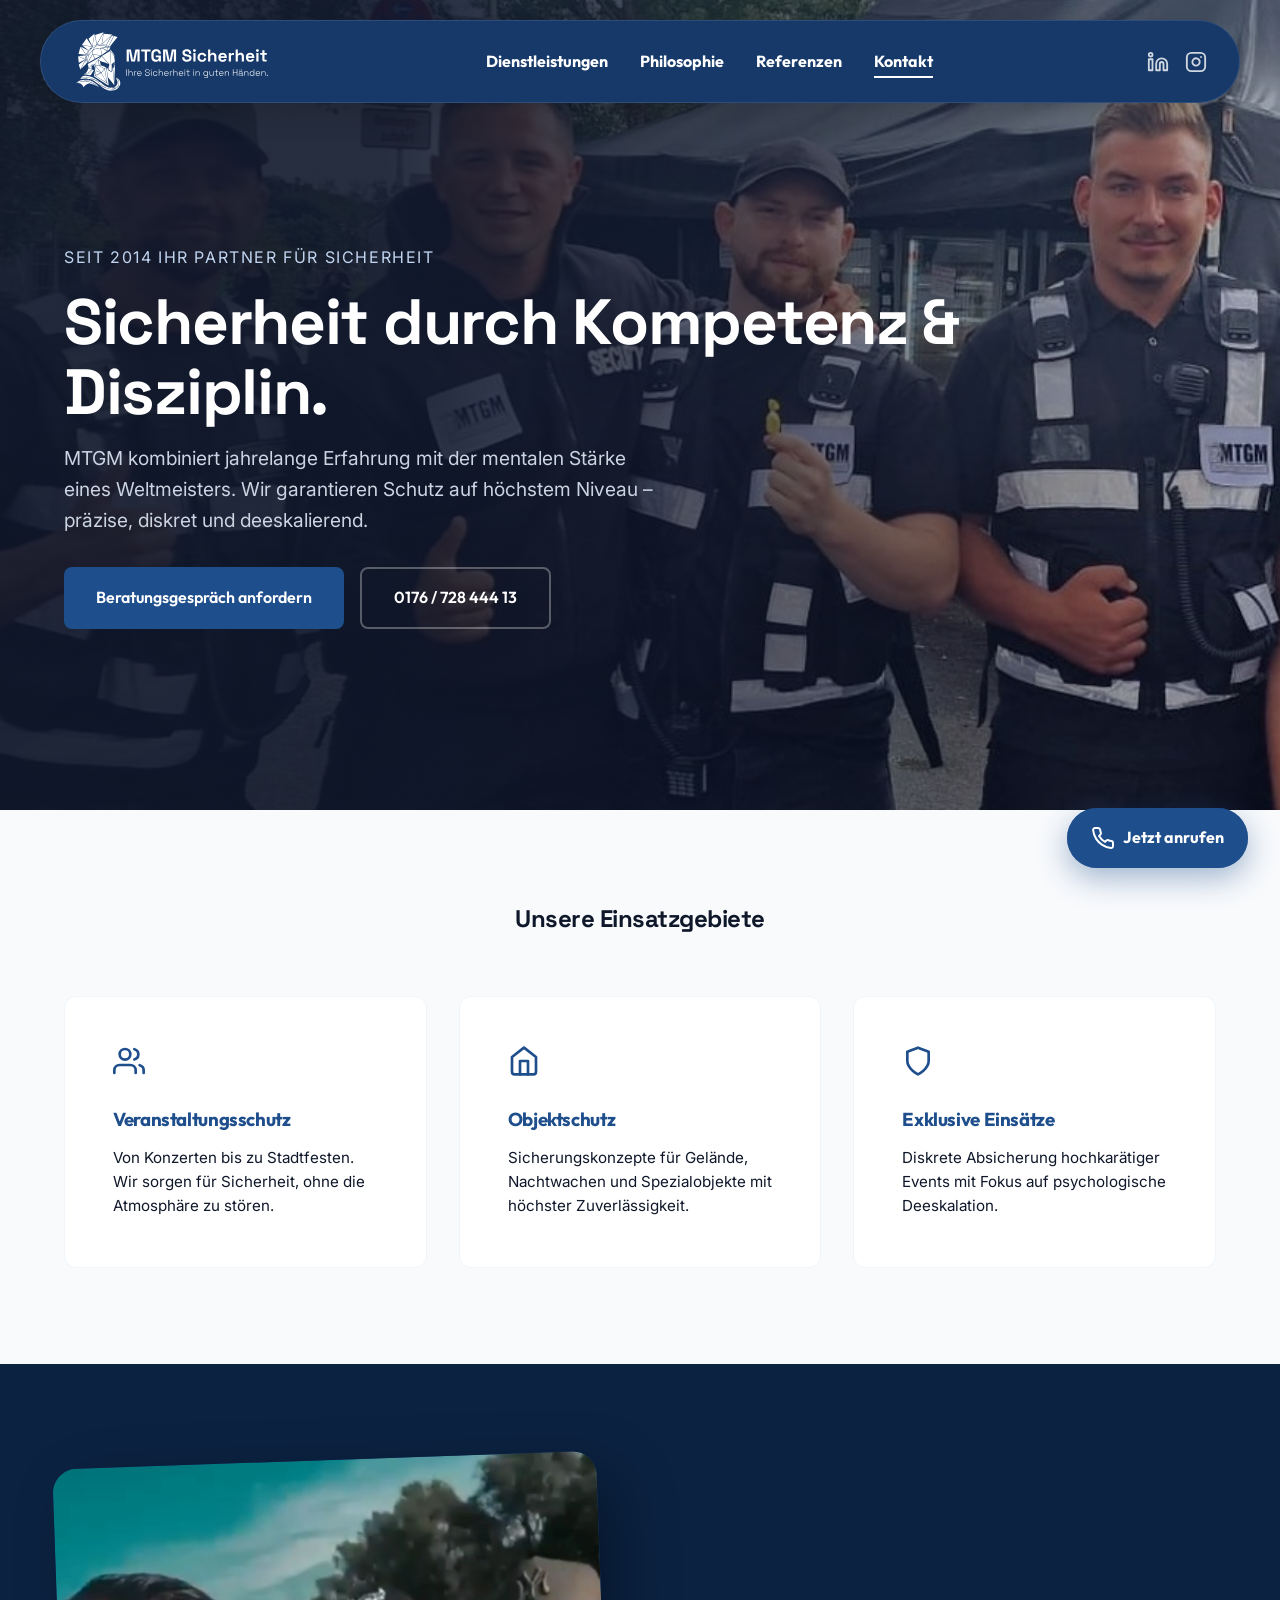
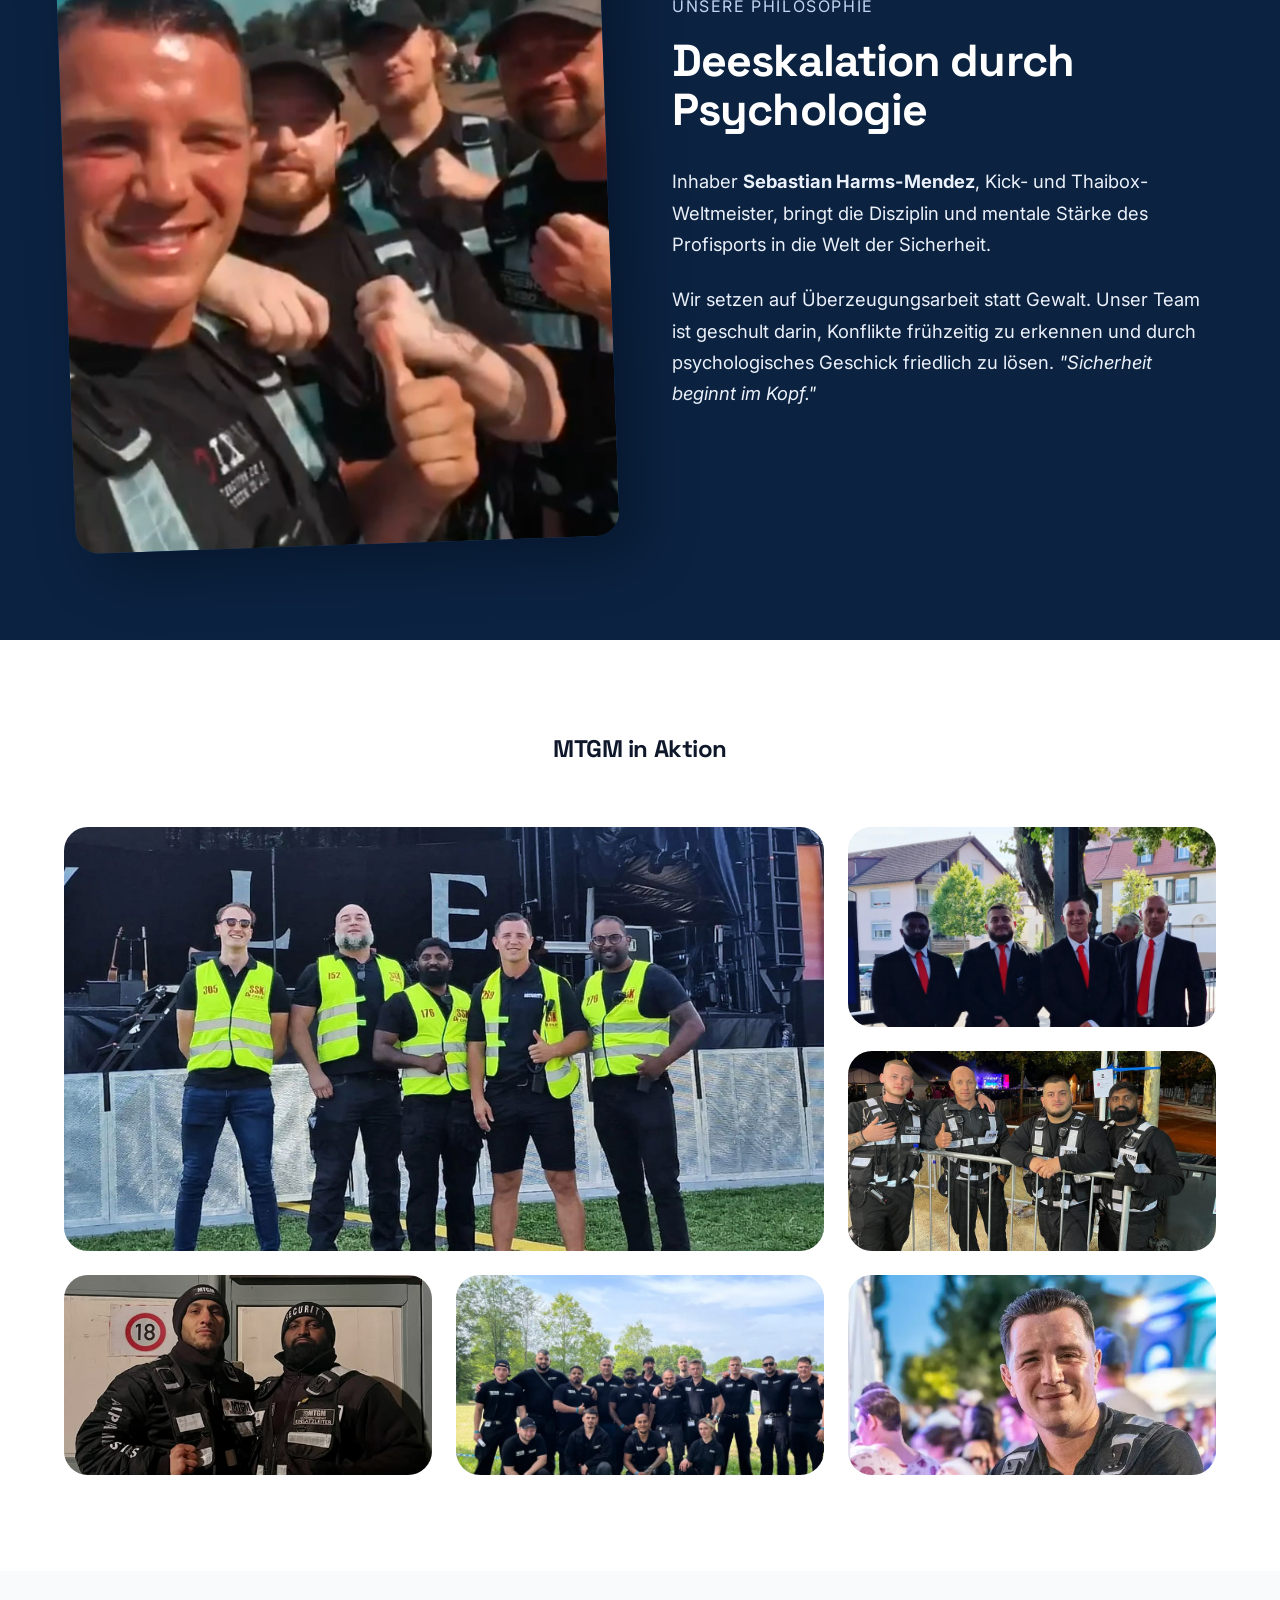
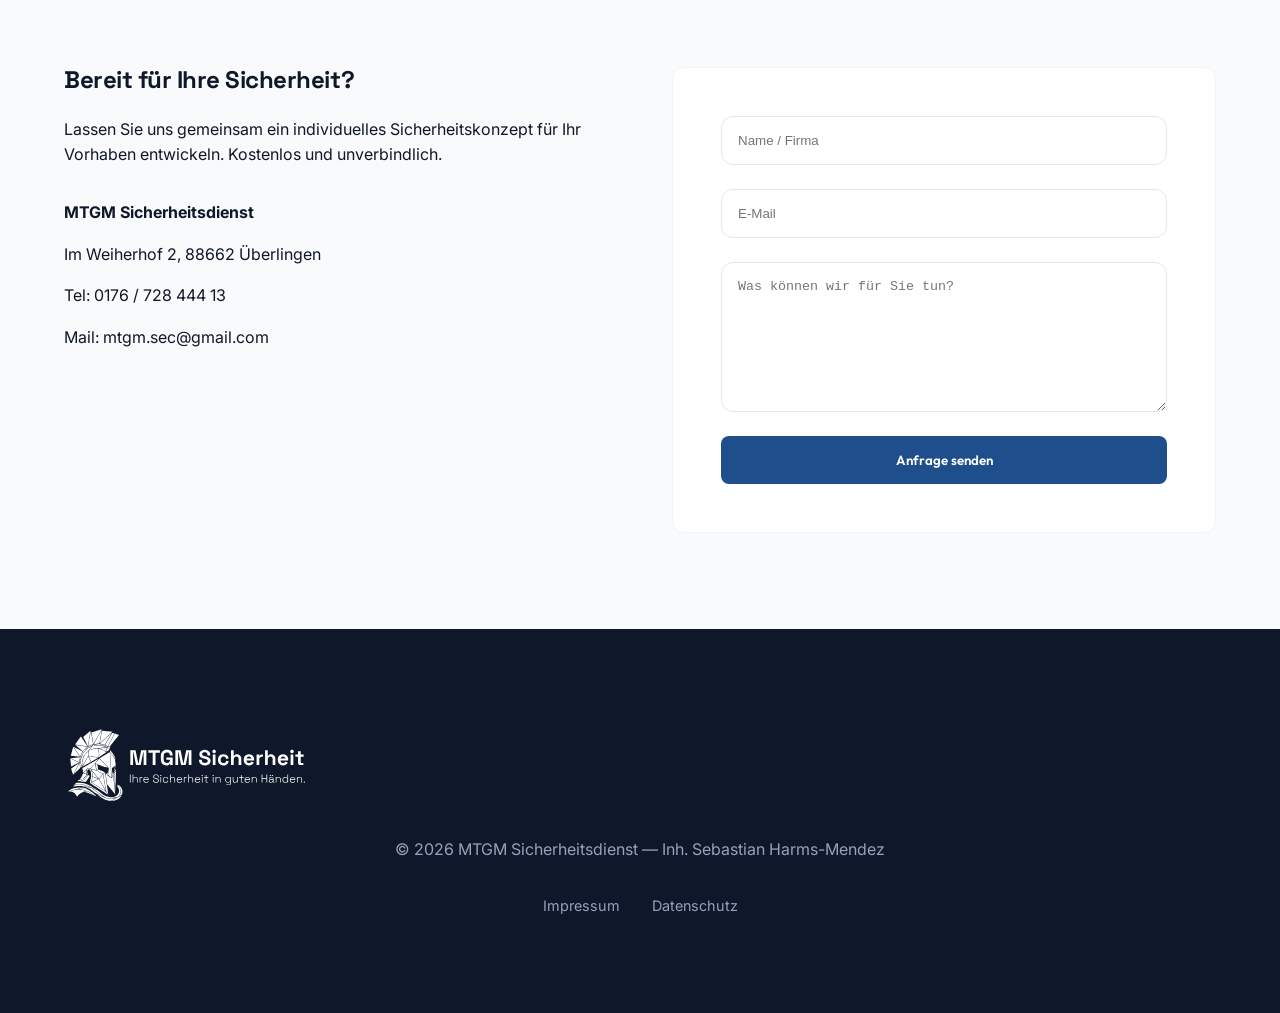
==== index.html @ 35ab5553 "Initial commit with GitHub Actions deployment" ====
<!DOCTYPE html>
<html lang="de">
<head>
    <meta charset="UTF-8">
    <meta name="viewport" content="width=device-width, initial-scale=1.0">
    <title>MTGM Sicherheitsdienst — Sicherheit durch Kompetenz & Disziplin</title>
    <meta name="description" content="MTGM Sicherheitsdienst unter der Leitung von Weltmeister Sebastian Harms-Mendez. Ihr Partner für Veranstaltungsschutz, Objektschutz und Deeskalation in Überlingen.">
    
    <!-- SEO & Open Graph -->
    <meta property="og:title" content="MTGM Sicherheitsdienst — Professioneller Schutz">
    <meta property="og:description" content="Psychologischer Ansatz & Kampfsport-Disziplin. Ihr Sicherheitsdienst für Überlingen und Umgebung.">
    <meta property="og:type" content="website">
    
    <!-- Font Preloading -->
    <link rel="preconnect" href="https://fonts.googleapis.com">
    <link rel="preconnect" href="https://fonts.gstatic.com" crossorigin>
    <link href="https://fonts.googleapis.com/css2?family=Outfit:wght@400;700;800&family=Inter:wght@400;500;600&family=Space+Grotesk:wght@700&display=swap" rel="stylesheet" media="print" onload="this.media='all'">
    
    <!-- Performance: Preload Hero Image -->
    <link rel="preload" as="image" href="public/images/Hero Image.jpg">

    <!-- CSS -->
    <link rel="stylesheet" href="public/css/main.css">
    
    <style>
        /* Hide scrollbar for all browsers */
        html {
            scroll-behavior: smooth; /* Native smooth scroll */
        }
        html, body {
            scrollbar-width: none; /* Firefox */
            -ms-overflow-style: none; /* IE/Edge */
        }
        html::-webkit-scrollbar, body::-webkit-scrollbar {
            display: none; /* Chrome, Safari, Opera */
        }

        section {
            scroll-margin-top: 100px; /* Offset for fixed header */
        }

        /* Section Specific Styles (Mobile First) */
        .hero {
            padding: 160px 0 var(--space-800); /* Increased top padding */
            background: var(--color-neutral-900) url('public/images/Hero Image.jpg') center/cover no-repeat;
            background-attachment: fixed; /* Parallax effect */
            color: #fff;
            text-align: left;
            position: relative;
            overflow: hidden;
            display: flex;
            align-items: center;
            min-height: 90vh;
        }

        /* Scroll Reveal Animation */
        .reveal {
            opacity: 0;
            transform: translateY(30px);
            transition: all 0.8s cubic-bezier(0.4, 0, 0.2, 1);
        }

        .reveal.active {
            opacity: 1;
            transform: translateY(0);
        }

        .reveal-delay-1 { transition-delay: 0.1s; }
        .reveal-delay-2 { transition-delay: 0.2s; }
        .reveal-delay-3 { transition-delay: 0.3s; }

        @keyframes heroFadeIn {
            from { opacity: 0; transform: translateY(20px); }
            to { opacity: 1; transform: translateY(0); }
        }

        .hero-overlay {
            position: absolute;
            top: 0; left: 0;
            width: 100%; height: 100%;
            background: linear-gradient(90deg, rgba(15, 23, 42, 0.9) 30%, rgba(15, 23, 42, 0.2) 100%);
            z-index: 2;
        }

        .hero .container {
            position: relative;
            z-index: 3;
        }

        @media (max-width: 768px) {
            .hero {
                min-height: 70vh;
                padding: var(--space-600) 0;
                background-position: 70% center; /* Adjust focus for mobile */
            }
            .hero h1 {
                font-size: 2.5rem;
            }
        }

        .hero h1 {
            font-size: clamp(2.5rem, 8vw, 4rem);
            margin-bottom: var(--space-200);
            font-family: 'Space Grotesk', sans-serif;
            line-height: 1.1;
            max-width: 900px;
        }

        .hero p {
            font-size: clamp(1rem, 4vw, 1.2rem);
            max-width: 600px;
            margin: 0 0 var(--space-400);
            color: var(--color-neutral-300);
            font-weight: 400;
        }

        .hero-btns {
            display: flex;
            gap: var(--space-200);
            justify-content: flex-start;
            flex-wrap: wrap;
        }

        /* Nav */
        header {
            position: fixed;
            top: 20px;
            left: 50%;
            transform: translateX(-50%);
            width: 95%;
            max-width: 1200px;
            z-index: 1000;
            background: var(--color-primary-400); /* Corporate Blue */
            border: 1px solid rgba(255, 255, 255, 0.1);
            border-radius: 100px;
            padding: var(--space-100) var(--space-400);
            box-shadow: 0 10px 30px rgba(0, 0, 0, 0.15);
            transition: all 0.4s cubic-bezier(0.4, 0, 0.2, 1);
        }

        header.scrolled {
            top: 10px;
            width: 98%;
            background: #ffffff; /* Solid White */
            padding: 8px var(--space-400);
            box-shadow: 0 4px 20px rgba(0, 0, 0, 0.1);
            border-color: var(--color-neutral-100);
        }

        .nav-container {
            display: flex;
            justify-content: space-between;
            align-items: center;
            width: 100%;
            max-width: none;
            padding: 0;
        }

        .logo img {
            height: 45px;
            width: auto;
            display: block;
            filter: brightness(0) invert(1); /* Force White Logo */
            transition: var(--transition-base);
        }

        header.scrolled .logo img {
            filter: none; /* Restore Original Blue Logo */
        }

        /* Desktop Nav Links */
        .nav-links {
            display: none;
            gap: var(--space-400);
            list-style: none;
            margin: 0;
            padding: 0;
        }

        @media (min-width: 992px) {
            .nav-links {
                display: flex;
            }
        }

        /* Mobile Nav Links */
        @media (max-width: 991px) {
            header {
                top: 10px;
                padding: var(--space-100) var(--space-300);
                border-radius: 50px;
            }
            .nav-links {
                display: none; /* Controlled by JS .active class */
                position: fixed;
                top: 75px;
                left: 50%;
                transform: translateX(-50%);
                width: 90%;
                background: #ffffff;
                flex-direction: column;
                padding: var(--space-400);
                border-radius: var(--radius-lg);
                box-shadow: 0 10px 40px rgba(0,0,0,0.15);
                text-align: center;
                border: 1px solid var(--color-neutral-100);
                z-index: 999;
            }
            .nav-links.active {
                display: flex;
            }
            .nav-links a {
                color: var(--color-neutral-800) !important; /* Always dark on mobile background */
                padding: var(--space-200);
            }
            .nav-links a::after {
                display: none; /* Hide indicator on mobile */
            }
            .logo img { height: 40px; }
        }

        .nav-links a {
            text-decoration: none;
            color: #ffffff; /* Default: White in Hero */
            font-family: 'Outfit', sans-serif;
            font-weight: 700;
            font-size: 1rem;
            transition: var(--transition-base);
            display: block;
            position: relative;
        }

        header.scrolled .nav-links a {
            color: var(--color-neutral-700); /* Dark when scrolled */
        }

        .nav-links a.active {
            color: #ffffff;
        }

        header.scrolled .nav-links a.active {
            color: var(--color-primary-400);
        }

        .nav-links a::after {
            content: '';
            position: absolute;
            bottom: -4px;
            left: 0;
            width: 0;
            height: 2px;
            background: #ffffff;
            transition: width 0.3s ease;
        }

        header.scrolled .nav-links a::after {
            background: var(--color-primary-300);
        }

        .nav-links a.active::after {
            width: 100%;
        }

        .nav-links a:hover {
            color: var(--color-primary-300);
        }

        .nav-links.active { display: flex; }

        .social-icon {
            color: #ffffff; /* White icons in Hero */
            transition: var(--transition-base);
            display: flex;
            align-items: center;
        }

        header.scrolled .social-icon {
            color: var(--color-neutral-700); /* Dark icons when scrolled */
        }

        .hamburger {
            display: flex;
            flex-direction: column;
            gap: 6px;
            cursor: pointer;
            padding: 10px;
            margin-left: auto;
        }

        .hamburger span {
            width: 30px;
            height: 3px;
            background: #ffffff; /* White bars in Hero */
            transition: var(--transition-base);
        }

        header.scrolled .hamburger span {
            background: var(--color-neutral-900); /* Dark bars when scrolled */
        }

        @media (min-width: 992px) {
            .nav-links {
                display: flex;
                position: static;
                flex-direction: row;
                width: auto;
                background: none;
                padding: 0;
                box-shadow: none;
                border: none;
                gap: var(--space-400);
            }
            .hamburger { display: none; }
            .logo img { height: 65px; }
        }

        /* Visibility Helpers */
        .desktop-only { display: none; }
        .mobile-only { display: none; }
        
        @media (max-width: 991px) {
            .mobile-only { display: block; }
        }
        
        @media (min-width: 992px) {
            .desktop-only { display: flex; }
        }

        /* Contact Grid Fix */
        .contact-grid {
            display: grid;
            grid-template-columns: 1fr 1fr;
            gap: var(--space-600);
            align-items: start;
        }

        @media (max-width: 991px) {
            .contact-grid {
                grid-template-columns: 1fr;
                gap: var(--space-400);
            }
            .contact-grid .card {
                order: -1; /* Form on top on mobile if preferred, or keep as is */
            }
        }

        /* Service Cards */
        .services { padding: var(--space-800) 0; background: var(--color-neutral-050); }
        .service-card {
            background: #fff;
            padding: var(--space-500);
            border-radius: var(--radius-base);
            border: 1px solid var(--color-neutral-100);
            transition: var(--transition-base);
            display: flex;
            flex-direction: column;
            gap: var(--space-200);
        }
        .service-card:hover { transform: translateY(-8px); box-shadow: 0 20px 40px rgba(0,0,0,0.08); }

        /* Bento Gallery */
        .gallery { padding: var(--space-800) 0; }
        .bento-grid {
            display: grid;
            grid-template-columns: repeat(3, 1fr);
            grid-auto-rows: 200px;
            gap: var(--space-300);
        }

        .bento-item {
            background: var(--color-neutral-200);
            border-radius: var(--radius-lg);
            overflow: hidden;
            position: relative;
        }

        .bento-item img {
            width: 100%;
            height: 100%;
            object-fit: cover;
            object-position: top; /* Ensure faces are visible */
            transition: var(--transition-base);
        }

        .bento-item:hover img { transform: scale(1.08); }

        @media (max-width: 768px) {
            .bento-grid { grid-template-columns: repeat(2, 1fr); grid-auto-rows: 150px; gap: var(--space-100); }
            .hero { padding: var(--space-500) 0; }
            .bento-item:last-child { grid-column: span 2; }
        }

        .about-grid {
            display: grid;
            grid-template-columns: 1fr 1fr;
            gap: var(--space-600);
            align-items: center;
        }

        @media (max-width: 992px) {
            .about-grid {
                grid-template-columns: 1fr;
                text-align: center;
            }
        }

        /* Visibility Helpers */
        .desktop-only { display: none; }
        .mobile-only { display: block; }
        @media (min-width: 992px) {
            .desktop-only { display: flex; }
            .mobile-only { display: none; }
        }

        /* Footer */
        footer {
            padding: var(--space-800) 0;
            background: var(--color-neutral-900);
            color: var(--color-neutral-400);
            text-align: center;
        }
        footer .logo img { height: 80px; filter: brightness(10); margin-bottom: var(--space-400); }
    </style>
</head>
<body>

    <!-- Header -->
    <header>
        <div class="container nav-container">
            <a href="index.html" class="logo">
                <img src="public/images/logo-blue.svg" alt="MTGM Sicherheitsdienst Logo">
            </a>
            
            <div class="hamburger" id="hamburger">
                <span></span>
                <span></span>
                <span></span>
            </div>

            <nav>
                <ul class="nav-links" id="nav-links">
                    <li><a href="#services">Dienstleistungen</a></li>
                    <li><a href="#about">Philosophie</a></li>
                    <li><a href="#gallery">Referenzen</a></li>
                    <li><a href="#contact">Kontakt</a></li>
                    <li class="mobile-only" style="margin-top: 20px; border-top: 1px solid var(--color-neutral-100); padding-top: 20px;">
                        <div style="display: flex; gap: 20px;">
                            <a href="#" class="social-icon"><svg xmlns="http://www.w3.org/2000/svg" width="22" height="22" viewBox="0 0 24 24" fill="none" stroke="currentColor" stroke-width="2" stroke-linecap="round" stroke-linejoin="round"><path d="M16 8a6 6 0 0 1 6 6v7h-4v-7a2 2 0 0 0-2-2 2 2 0 0 0-2 2v7h-4v-7a6 6 0 0 1 6-6z"></path><rect x="2" y="9" width="4" height="12"></rect><circle cx="4" cy="4" r="2"></circle></svg></a>
                            <a href="https://www.instagram.com/mtgm.sicherheitsdienst/" target="_blank" rel="noopener" class="social-icon"><svg xmlns="http://www.w3.org/2000/svg" width="22" height="22" viewBox="0 0 24 24" fill="none" stroke="currentColor" stroke-width="2" stroke-linecap="round" stroke-linejoin="round"><rect x="2" y="2" width="20" height="20" rx="5" ry="5"></rect><path d="M16 11.37A4 4 0 1 1 12.63 8 4 4 0 0 1 16 11.37z"></path><line x1="17.5" y1="6.5" x2="17.51" y2="6.5"></line></svg></a>
                        </div>
                    </li>
                </ul>
            </nav>

            <div class="social-links desktop-only">
                <a href="#" class="social-icon" aria-label="LinkedIn">
                    <svg xmlns="http://www.w3.org/2000/svg" width="22" height="22" viewBox="0 0 24 24" fill="none" stroke="currentColor" stroke-width="2" stroke-linecap="round" stroke-linejoin="round"><path d="M16 8a6 6 0 0 1 6 6v7h-4v-7a2 2 0 0 0-2-2 2 2 0 0 0-2 2v7h-4v-7a6 6 0 0 1 6-6z"></path><rect x="2" y="9" width="4" height="12"></rect><circle cx="4" cy="4" r="2"></circle></svg>
                </a>
                <a href="https://www.instagram.com/mtgm.sicherheitsdienst/" target="_blank" rel="noopener" class="social-icon" aria-label="Instagram">
                    <svg xmlns="http://www.w3.org/2000/svg" width="22" height="22" viewBox="0 0 24 24" fill="none" stroke="currentColor" stroke-width="2" stroke-linecap="round" stroke-linejoin="round"><rect x="2" y="2" width="20" height="20" rx="5" ry="5"></rect><path d="M16 11.37A4 4 0 1 1 12.63 8 4 4 0 0 1 16 11.37z"></path><line x1="17.5" y1="6.5" x2="17.51" y2="6.5"></line></svg>
                </a>
            </div>
    </header>



    <!-- Hero -->
    <section class="hero">
        <div class="hero-overlay"></div>
        <div class="container" style="animation: heroFadeIn 1s ease-out forwards;">
            <span class="typo-label" style="color: var(--color-primary-200); margin-bottom: var(--space-200); display: block; letter-spacing: 0.1em;">SEIT 2014 IHR PARTNER FÜR SICHERHEIT</span>
            <h1>Sicherheit durch Kompetenz & Disziplin.</h1>
            <p>MTGM kombiniert jahrelange Erfahrung mit der mentalen Stärke eines Weltmeisters. Wir garantieren Schutz auf höchstem Niveau – präzise, diskret und deeskalierend.</p>
            <div class="hero-btns">
                <a href="#contact" class="btn btn--primary">Beratungsgespräch anfordern</a>
                <a href="tel:017672844413" class="btn" style="border: 2px solid rgba(255,255,255,0.3); color: #fff;">0176 / 728 444 13</a>
            </div>
        </div>
    </section>

    <!-- Services (Compact Cards) -->
    <section id="services" class="services">
        <div class="container">
            <h2 class="reveal" style="text-align: center; margin-bottom: var(--space-600); font-family: 'Space Grotesk', sans-serif;">Unsere Einsatzgebiete</h2>
            <div class="grid-3col">
                <article class="service-card reveal reveal-delay-1">
                    <div style="color: var(--color-primary-300); margin-bottom: var(--space-100);">
                        <svg xmlns="http://www.w3.org/2000/svg" width="32" height="32" viewBox="0 0 24 24" fill="none" stroke="currentColor" stroke-width="2" stroke-linecap="round" stroke-linejoin="round"><path d="M17 21v-2a4 4 0 0 0-4-4H5a4 4 0 0 0-4 4v2"></path><circle cx="9" cy="7" r="4"></circle><path d="M23 21v-2a4 4 0 0 0-3-3.87"></path><path d="M16 3.13a4 4 0 0 1 0 7.75"></path></svg>
                    </div>
                    <h3 style="color: var(--color-primary-300);">Veranstaltungsschutz</h3>
                    <p style="font-size: 0.95rem;">Von Konzerten bis zu Stadtfesten. Wir sorgen für Sicherheit, ohne die Atmosphäre zu stören.</p>
                </article>
                <article class="service-card reveal reveal-delay-2">
                    <div style="color: var(--color-primary-300); margin-bottom: var(--space-100);">
                        <svg xmlns="http://www.w3.org/2000/svg" width="32" height="32" viewBox="0 0 24 24" fill="none" stroke="currentColor" stroke-width="2" stroke-linecap="round" stroke-linejoin="round"><path d="M3 9l9-7 9 7v11a2 2 0 0 1-2 2H5a2 2 0 0 1-2-2z"></path><polyline points="9 22 9 12 15 12 15 22"></polyline></svg>
                    </div>
                    <h3 style="color: var(--color-primary-300);">Objektschutz</h3>
                    <p style="font-size: 0.95rem;">Sicherungskonzepte für Gelände, Nachtwachen und Spezialobjekte mit höchster Zuverlässigkeit.</p>
                </article>
                <article class="service-card reveal reveal-delay-3">
                    <div style="color: var(--color-primary-300); margin-bottom: var(--space-100);">
                        <svg xmlns="http://www.w3.org/2000/svg" width="32" height="32" viewBox="0 0 24 24" fill="none" stroke="currentColor" stroke-width="2" stroke-linecap="round" stroke-linejoin="round"><path d="M12 22s8-4 8-10V5l-8-3-8 3v7c0 6 8 10 8 10z"></path></svg>
                    </div>
                    <h3 style="color: var(--color-primary-300);">Exklusive Einsätze</h3>
                    <p style="font-size: 0.95rem;">Diskrete Absicherung hochkarätiger Events mit Fokus auf psychologische Deeskalation.</p>
                </article>
            </div>
        </div>
    </section>

    <!-- Philosophy / Founder -->
    <section id="about" style="padding: var(--space-800) 0; background: var(--color-primary-500); color: #fff; overflow: hidden;">
        <div class="container reveal">
            <div class="about-grid">
                <div style="position: relative;">
                    <div style="background: var(--color-primary-400); border-radius: var(--radius-lg); overflow: hidden; transform: rotate(-2deg); box-shadow: 20px 20px 60px rgba(0,0,0,0.3);">
                        <img src="public/images/chef-action.png" alt="Sebastian Harms-Mendez und Team — MTGM" style="width: 100%; height: auto; display: block; filter: contrast(1.1);" loading="lazy">
                    </div>
                </div>
                <div>
                    <span class="typo-label" style="color: var(--color-primary-200); letter-spacing: 0.1em;">UNSERE PHILOSOPHIE</span>
                    <h2 style="font-family: 'Space Grotesk', sans-serif; font-size: clamp(2rem, 5vw, 2.8rem); margin: var(--space-200) 0 var(--space-400);">Deeskalation durch Psychologie</h2>
                    <p style="font-size: 1.15rem; line-height: 1.7; color: var(--color-primary-100); margin-bottom: var(--space-300);">
                        Inhaber <strong>Sebastian Harms-Mendez</strong>, Kick- und Thaibox-Weltmeister, bringt die Disziplin und mentale Stärke des Profisports in die Welt der Sicherheit. 
                    </p>
                    <p style="font-size: 1.15rem; line-height: 1.7; color: var(--color-primary-100);">
                        Wir setzen auf Überzeugungsarbeit statt Gewalt. Unser Team ist geschult darin, Konflikte frühzeitig zu erkennen und durch psychologisches Geschick friedlich zu lösen. <em>"Sicherheit beginnt im Kopf."</em>
                    </p>
                </div>
            </div>
        </div>
    </section>

    <!-- Gallery (Bento - Real Team Images) -->
    <section id="gallery" class="gallery">
        <div class="container">
            <h2 class="reveal" style="text-align: center; margin-bottom: var(--space-600); font-family: 'Space Grotesk', sans-serif;">MTGM in Aktion</h2>
            <div class="bento-grid">
                <div class="bento-item reveal" style="grid-column: span 2; grid-row: span 2;">
                    <img src="public/images/team-1.jpg" alt="MTGM Sicherheitsdienst Team" loading="lazy">
                </div>
                <div class="bento-item reveal reveal-delay-1">
                    <img src="public/images/hero-1.png" alt="MTGM Einsatz" loading="lazy">
                </div>
                <div class="bento-item reveal reveal-delay-2">
                    <img src="public/images/team-2.jpg" alt="MTGM Professionalität" loading="lazy">
                </div>
                <div class="bento-item reveal reveal-delay-1">
                    <img src="public/images/hero-2.png" alt="MTGM Veranstaltungsschutz" loading="lazy">
                </div>
                <div class="bento-item reveal reveal-delay-2">
                    <img src="public/images/hero-5.png" alt="MTGM Team" loading="lazy">
                </div>
                <div class="bento-item reveal reveal-delay-3">
                    <img src="public/images/hero-4.png" alt="MTGM Überwachung" loading="lazy">
                </div>
            </div>
        </div>
    </section>

    <!-- Contact -->
    <section id="contact" style="padding: var(--space-800) 0; background: var(--color-neutral-050);">
        <div class="container">
            <div class="contact-grid">
                <div>
                    <h2 style="font-family: 'Space Grotesk', sans-serif; margin-bottom: var(--space-300);">Bereit für Ihre Sicherheit?</h2>
                    <p style="margin-bottom: var(--space-400);">Lassen Sie uns gemeinsam ein individuelles Sicherheitskonzept für Ihr Vorhaben entwickeln. Kostenlos und unverbindlich.</p>
                    <div style="display: flex; flex-direction: column; gap: var(--space-200);">
                        <strong>MTGM Sicherheitsdienst</strong>
                        <span>Im Weiherhof 2, 88662 Überlingen</span>
                        <span>Tel: 0176 / 728 444 13</span>
                        <span>Mail: mtgm.sec@gmail.com</span>
                    </div>
                </div>
                <div class="card" style="padding: var(--space-500);">
                    <form action="#" method="POST" style="display: flex; flex-direction: column; gap: var(--space-300);">
                        <input type="text" placeholder="Name / Firma" required style="padding: var(--space-200); border-radius: var(--radius-base); border: 1px solid var(--color-neutral-200);">
                        <input type="email" placeholder="E-Mail" required style="padding: var(--space-200); border-radius: var(--radius-base); border: 1px solid var(--color-neutral-200);">
                        <textarea placeholder="Was können wir für Sie tun?" required style="padding: var(--space-200); border-radius: var(--radius-base); border: 1px solid var(--color-neutral-200); height: 150px;"></textarea>
                        <button type="submit" class="btn btn--primary" style="width: 100%;">Anfrage senden</button>
                    </form>
                </div>
            </div>
        </div>
    </section>

    <!-- Footer -->
    <footer>
        <div class="container">
            <a href="/" class="logo">
                <img src="public/images/logo-white.svg" alt="MTGM Logo">
            </a>
            <p style="margin-top: var(--space-200);">© 2026 MTGM Sicherheitsdienst — Inh. Sebastian Harms-Mendez</p>
            <div style="margin-top: var(--space-400); display: flex; justify-content: center; gap: var(--space-400);">
                <a href="impressum.html" style="color: inherit; text-decoration: none; font-size: 0.9rem;">Impressum</a>
                <a href="datenschutz.html" style="color: inherit; text-decoration: none; font-size: 0.9rem;">Datenschutz</a>
            </div>
        </div>
    </footer>

    <!-- Call Now FAB -->
    <a href="tel:017672844413" class="fab-call" aria-label="Jetzt anrufen">
        <svg xmlns="http://www.w3.org/2000/svg" width="24" height="24" viewBox="0 0 24 24" fill="none" stroke="currentColor" stroke-width="2" stroke-linecap="round" stroke-linejoin="round"><path d="M22 16.92v3a2 2 0 0 1-2.18 2 19.79 19.79 0 0 1-8.63-3.07 19.5 19.5 0 0 1-6-6 19.79 19.79 0 0 1-3.07-8.67A2 2 0 0 1 4.11 2h3a2 2 0 0 1 2 1.72 12.84 12.84 0 0 0 .7 2.81 2 2 0 0 1-.45 2.11L8.09 9.91a16 16 0 0 0 6 6l1.27-1.27a2 2 0 0 1 2.11-.45 12.84 12.84 0 0 0 2.81.7A2 2 0 0 1 22 16.92z"></path></svg>
        <span>Jetzt anrufen</span>
    </a>

    <script>
        const hamburger = document.getElementById('hamburger');
        const navLinks = document.getElementById('nav-links');
        const header = document.querySelector('header');

        window.addEventListener('scroll', () => {
            if (window.scrollY > 50) {
                header.classList.add('scrolled');
            } else {
                header.classList.remove('scrolled');
            }
        });

        hamburger.addEventListener('click', () => {
            navLinks.classList.toggle('active');
        });

        // Close menu on link click
        navLinks.querySelectorAll('a').forEach(link => {
            link.addEventListener('click', () => {
                navLinks.classList.remove('active');
            });
        });

        // Scroll Reveal Logic
        const observerOptions = {
            threshold: 0.1
        };

        const observer = new IntersectionObserver((entries) => {
            entries.forEach(entry => {
                if (entry.isIntersecting) {
                    entry.target.classList.add('active');
                }
            });
        }, observerOptions);

        document.querySelectorAll('.reveal').forEach(el => {
            observer.observe(el);
        });

        // ScrollSpy Logic
        const sections = document.querySelectorAll('section[id]');
        const navItems = document.querySelectorAll('.nav-links a');

        const spyObserver = new IntersectionObserver((entries) => {
            entries.forEach(entry => {
                if (entry.isIntersecting) {
                    const id = entry.target.getAttribute('id');
                    navItems.forEach(link => {
                        link.classList.remove('active');
                        if (link.getAttribute('href') === `#${id}`) {
                            link.classList.add('active');
                        }
                    });
                }
            });
        }, { threshold: 0.5 });

        sections.forEach(section => spyObserver.observe(section));
    </script>
</body>
</html>
---- public/css/main.css ----
/* MTGM Sicherheitsdienst - Main Design Tokens & Base Styles */
@import url('https://fonts.googleapis.com/css2?family=Outfit:wght@400;600;700;800&family=Inter:wght@400;500;600&family=Space+Grotesk:wght@300;500;700&display=swap');

:root {
    /* Color Palette - Modernized Security Blue (Primary) */
    --color-primary-100: hsl(215, 60%, 95%);
    --color-primary-200: hsl(215, 60%, 85%);
    --color-primary-300: #1e4e8c; /* BASE */
    --color-primary-400: hsl(215, 65%, 25%);
    --color-primary-500: hsl(215, 70%, 15%);

    /* Neutral Scale - Slate Grays */
    --color-neutral-050: #f8fafc;
    --color-neutral-100: #f1f5f9;
    --color-neutral-200: #e2e8f0;
    --color-neutral-300: #cbd5e1;
    --color-neutral-400: #94a3b8;
    --color-neutral-500: #64748b;
    --color-neutral-600: #475569;
    --color-neutral-700: #334155;
    --color-neutral-800: #1e293b;
    --color-neutral-900: #0f172a;

    /* Semantic Colors */
    --color-success: #10b981;
    --color-warning: #f59e0b;
    --color-error: #ef4444;
    --color-accent: #e11d48; /* Red Accent */

    /* Spacing - 8pt Grid */
    --space-050: 4px;
    --space-100: 8px;
    --space-200: 16px;
    --space-300: 24px;
    --space-400: 32px;
    --space-500: 48px;
    --space-600: 64px;
    --space-800: 96px;

    /* Radius - Squircle */
    --radius-subtle: 8px;
    --radius-base: 12px;
    --radius-lg: 24px;
    --radius-squircle: 28%;

    /* Transitions */
    --transition-base: all 0.3s cubic-bezier(0.4, 0, 0.2, 1);
}

/* Base Styles */
* { margin: 0; padding: 0; box-sizing: border-box; }

body {
    font-family: 'Inter', -apple-system, sans-serif;
    background-color: #ffffff;
    color: var(--color-neutral-900);
    line-height: 1.6;
    -webkit-font-smoothing: antialiased;
}

h1, h2, h3, h4, h5, h6 {
    font-family: 'Outfit', sans-serif;
    font-weight: 700;
    line-height: 1.1;
    letter-spacing: -0.02em;
}

/* Layout Utilities */
.container {
    width: 100%;
    max-width: 1200px;
    margin: 0 auto;
    padding: 0 var(--space-300);
}

.grid-3col {
    display: grid;
    grid-template-columns: repeat(3, 1fr);
    gap: var(--space-400);
}

@media (max-width: 992px) {
    .grid-3col { grid-template-columns: repeat(2, 1fr); }
}

@media (max-width: 768px) {
    .grid-3col { grid-template-columns: 1fr; }
}

/* Component Styles */
.card {
    background: #ffffff;
    border: 1px solid var(--color-neutral-100);
    border-radius: var(--radius-base);
    padding: var(--space-300);
    transition: var(--transition-base);
}

.card:hover {
    transform: translateY(-5px);
    box-shadow: 0 20px 40px rgba(0,0,0,0.05);
}

.btn {
    display: inline-flex;
    align-items: center;
    justify-content: center;
    padding: var(--space-200) var(--space-400);
    border-radius: var(--radius-subtle);
    font-weight: 600;
    text-decoration: none;
    transition: var(--transition-base);
    cursor: pointer;
    font-family: 'Outfit', sans-serif;
}

.btn--primary {
    background: var(--color-primary-300);
    color: #ffffff;
    border: none;
}

.btn--primary:hover {
    background: var(--color-primary-400);
}

/* Social Icons */
.social-links {
    display: flex;
    gap: var(--space-200);
    align-items: center;
}

.social-icon {
    color: currentColor;
    transition: var(--transition-base);
    display: flex;
    align-items: center;
    justify-content: center;
    opacity: 0.8;
}

.social-icon:hover {
    opacity: 1;
    color: var(--color-accent);
    transform: translateY(-2px);
}

/* Call Now FAB with Ripple */
.fab-call {
    position: fixed;
    bottom: var(--space-400);
    right: var(--space-400);
    background: var(--color-primary-300);
    color: #fff;
    border-radius: 100px;
    display: flex;
    align-items: center;
    gap: var(--space-100);
    padding: var(--space-100) var(--space-300);
    height: 60px;
    text-decoration: none;
    box-shadow: 0 10px 30px rgba(30, 78, 140, 0.4);
    z-index: 1000;
    transition: var(--transition-base);
    font-family: 'Outfit', sans-serif;
    font-weight: 700;
}

.fab-call span {
    display: block;
}

.fab-call::before,
.fab-call::after {
    content: '';
    position: absolute;
    top: 0; left: 0;
    width: 100%;
    height: 100%;
    background: var(--color-primary-300);
    border-radius: 100px;
    opacity: 0.4;
    z-index: -1;
    animation: ripple-pill 3s infinite;
}

.fab-call::after {
    animation-delay: 1.5s;
}

@keyframes ripple-pill {
    0% { transform: scale(1); opacity: 0.4; }
    100% { transform: scale(1.3, 1.6); opacity: 0; }
}

.fab-call:hover {
    transform: translateY(-5px);
    background: var(--color-primary-400);
}

@media (max-width: 768px) {
    .fab-call {
        bottom: var(--space-300);
        right: var(--space-300);
        left: auto;
        width: 50px;
        height: 50px;
        padding: 0;
        justify-content: center;
        border-radius: 50%;
    }
    .fab-call span {
        display: none;
    }
    .fab-call::before,
    .fab-call::after {
        border-radius: 50%;
        animation: ripple 3s infinite;
    }
}
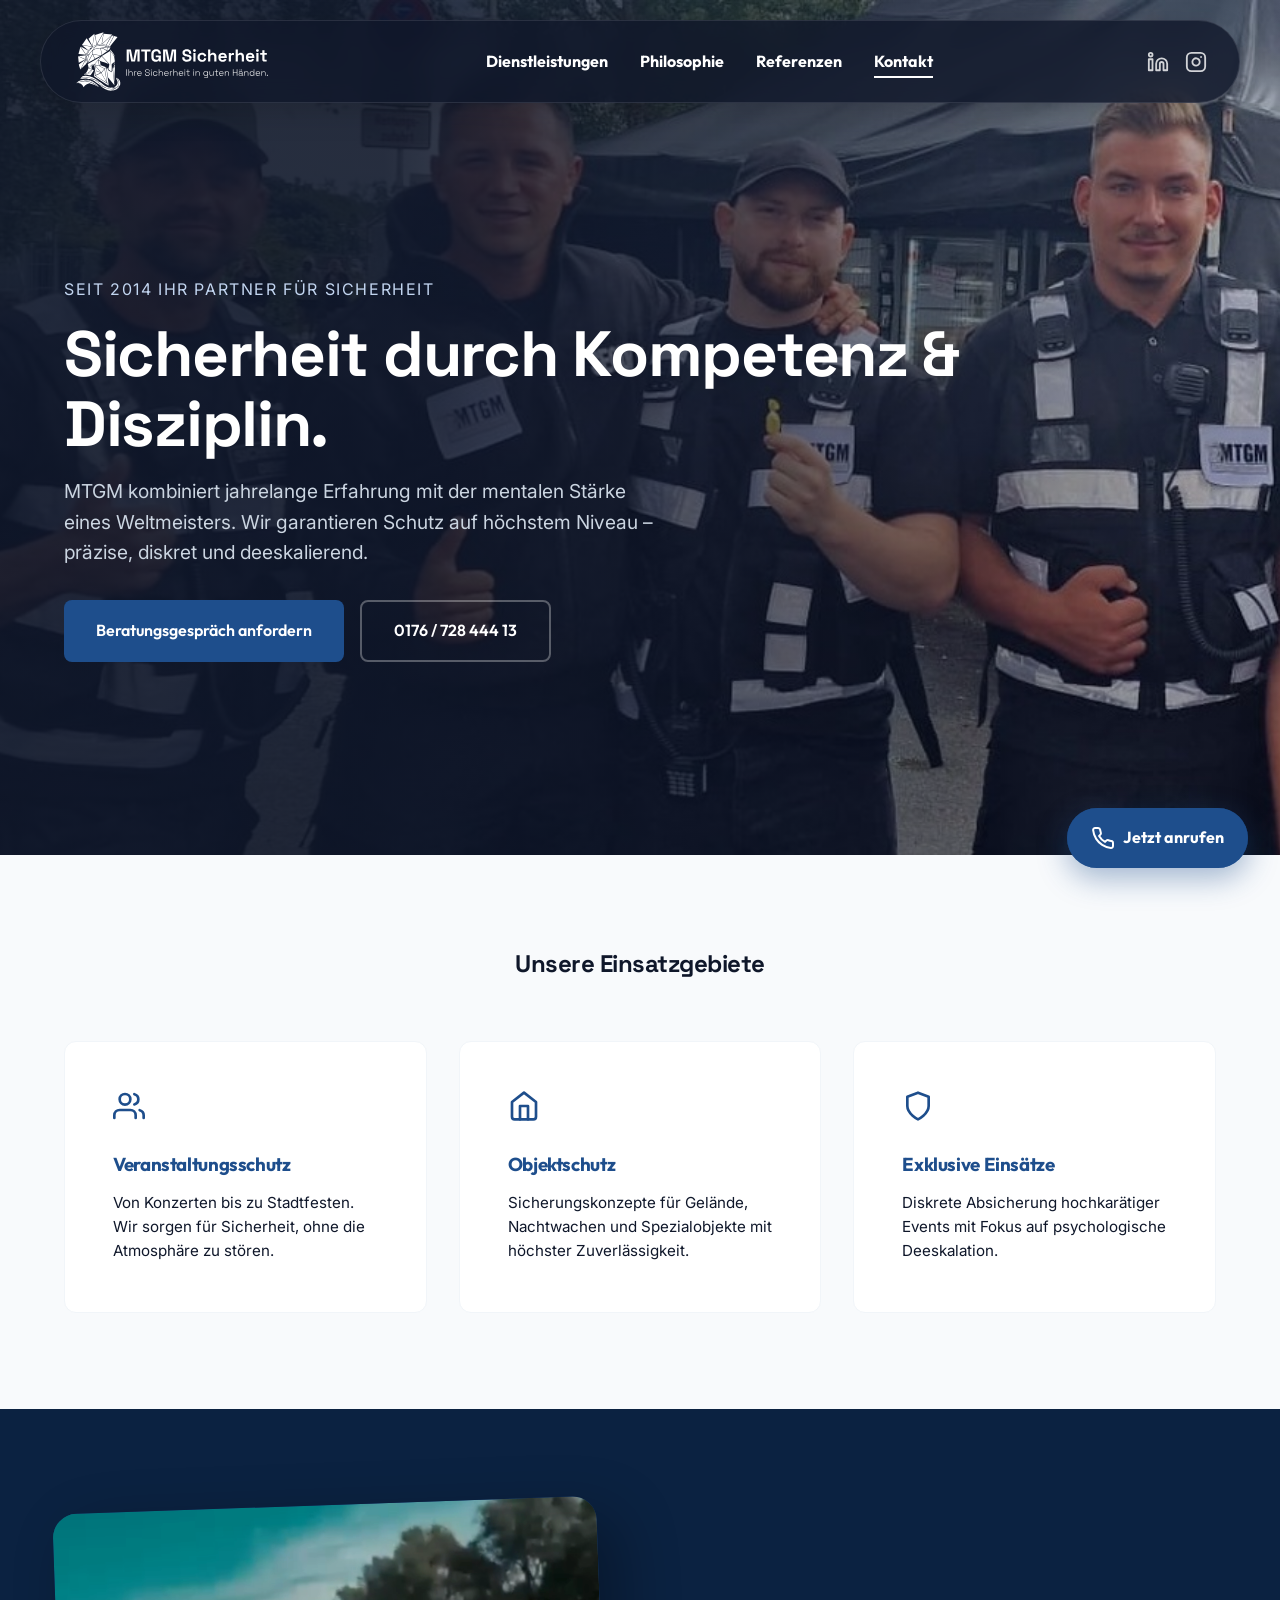
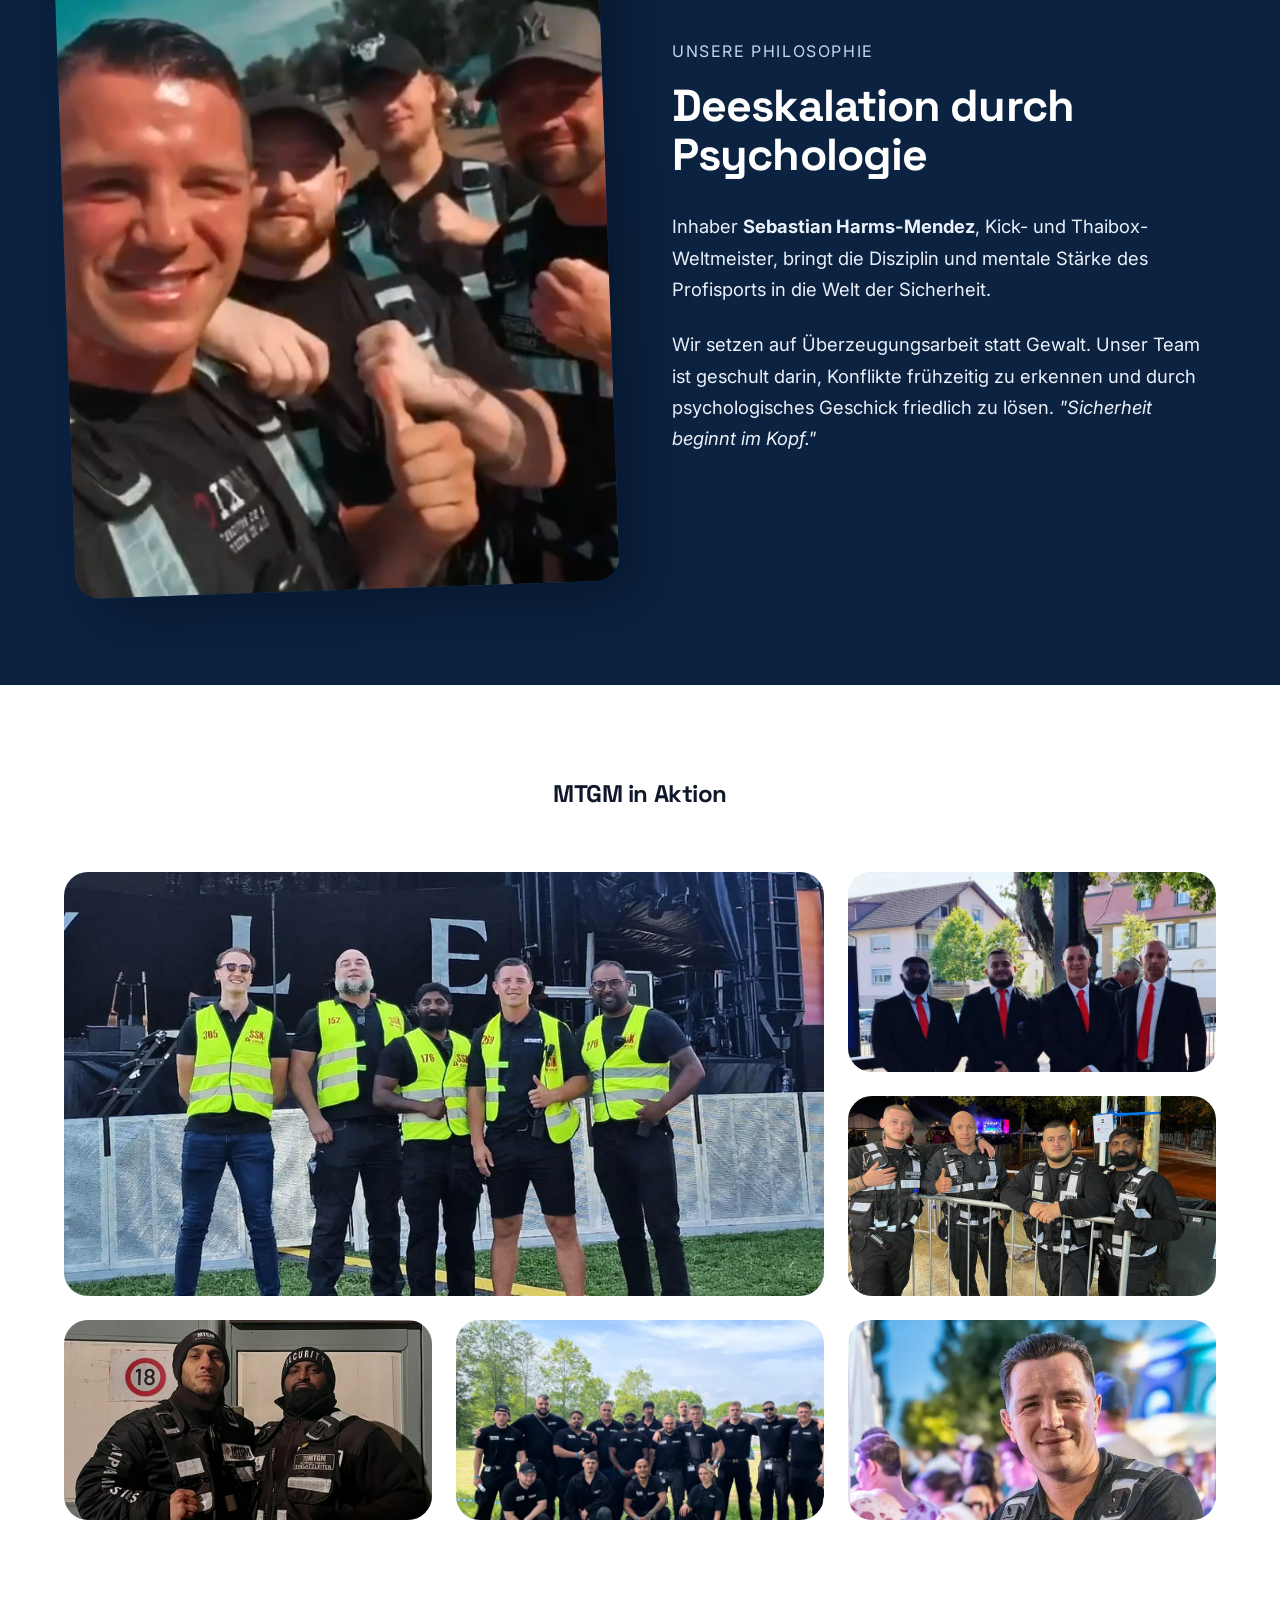
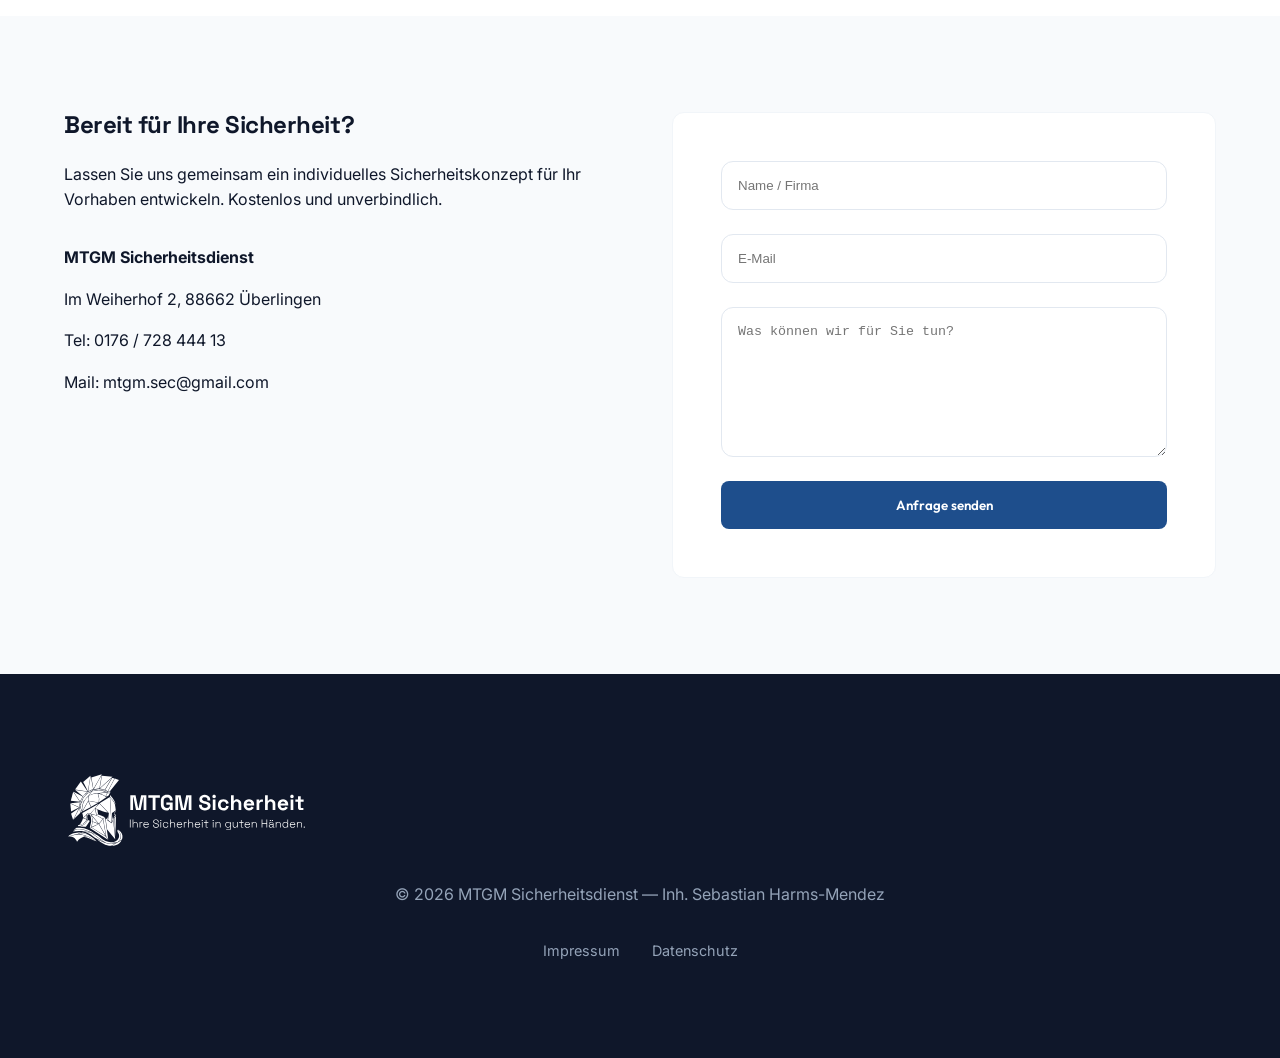
==== commit 0ea42937: "style: fix hero section padding and implement glassmorphism header" ====
--- a/index.html
+++ b/index.html
@@ -17,7 +17,7 @@
     <link href="https://fonts.googleapis.com/css2?family=Outfit:wght@400;700;800&family=Inter:wght@400;500;600&family=Space+Grotesk:wght@700&display=swap" rel="stylesheet" media="print" onload="this.media='all'">
     
     <!-- Performance: Preload Hero Image -->
-    <link rel="preload" as="image" href="public/images/Hero Image.jpg">
+    <link rel="preload" as="image" href="public/images/hero-image.jpg">
 
     <!-- CSS -->
     <link rel="stylesheet" href="public/css/main.css">
@@ -41,8 +41,8 @@
 
         /* Section Specific Styles (Mobile First) */
         .hero {
-            padding: 160px 0 var(--space-800); /* Increased top padding */
-            background: var(--color-neutral-900) url('public/images/Hero Image.jpg') center/cover no-repeat;
+            padding: 180px 0 var(--space-800); /* Increased top padding to ensure no overlap */
+            background: var(--color-neutral-900) url('public/images/hero-image.jpg') center/cover no-repeat;
             background-attachment: fixed; /* Parallax effect */
             color: #fff;
             text-align: left;
@@ -50,7 +50,7 @@
             overflow: hidden;
             display: flex;
             align-items: center;
-            min-height: 90vh;
+            min-height: 95vh; /* Slightly taller for more presence */
         }
 
         /* Scroll Reveal Animation */
@@ -89,12 +89,12 @@
 
         @media (max-width: 768px) {
             .hero {
-                min-height: 70vh;
-                padding: var(--space-600) 0;
+                min-height: 80vh;
+                padding: 140px 0 var(--space-600); /* Significantly increased top padding for mobile */
                 background-position: 70% center; /* Adjust focus for mobile */
             }
             .hero h1 {
-                font-size: 2.5rem;
+                font-size: 2.2rem;
             }
         }
 
@@ -130,7 +130,9 @@
             width: 95%;
             max-width: 1200px;
             z-index: 1000;
-            background: var(--color-primary-400); /* Corporate Blue */
+            background: rgba(15, 23, 42, 0.8); /* Glassmorphism Blue */
+            backdrop-filter: blur(12px);
+            -webkit-backdrop-filter: blur(12px);
             border: 1px solid rgba(255, 255, 255, 0.1);
             border-radius: 100px;
             padding: var(--space-100) var(--space-400);
@@ -141,7 +143,9 @@
         header.scrolled {
             top: 10px;
             width: 98%;
-            background: #ffffff; /* Solid White */
+            background: rgba(255, 255, 255, 0.9); /* Glassmorphism White */
+            backdrop-filter: blur(15px);
+            -webkit-backdrop-filter: blur(15px);
             padding: 8px var(--space-400);
             box-shadow: 0 4px 20px rgba(0, 0, 0, 0.1);
             border-color: var(--color-neutral-100);
@@ -386,7 +390,7 @@
 
         @media (max-width: 768px) {
             .bento-grid { grid-template-columns: repeat(2, 1fr); grid-auto-rows: 150px; gap: var(--space-100); }
-            .hero { padding: var(--space-500) 0; }
+            .hero { padding: 120px 0 var(--space-400); } /* Consistent safe padding for mobile */
             .bento-item:last-child { grid-column: span 2; }
         }
 
@@ -609,13 +613,17 @@
         const navLinks = document.getElementById('nav-links');
         const header = document.querySelector('header');
 
-        window.addEventListener('scroll', () => {
+        const handleScroll = () => {
             if (window.scrollY > 50) {
                 header.classList.add('scrolled');
             } else {
                 header.classList.remove('scrolled');
             }
-        });
+        };
+
+        window.addEventListener('scroll', handleScroll);
+        window.addEventListener('load', handleScroll); // Check on load
+        handleScroll(); // Check immediately
 
         hamburger.addEventListener('click', () => {
             navLinks.classList.toggle('active');
